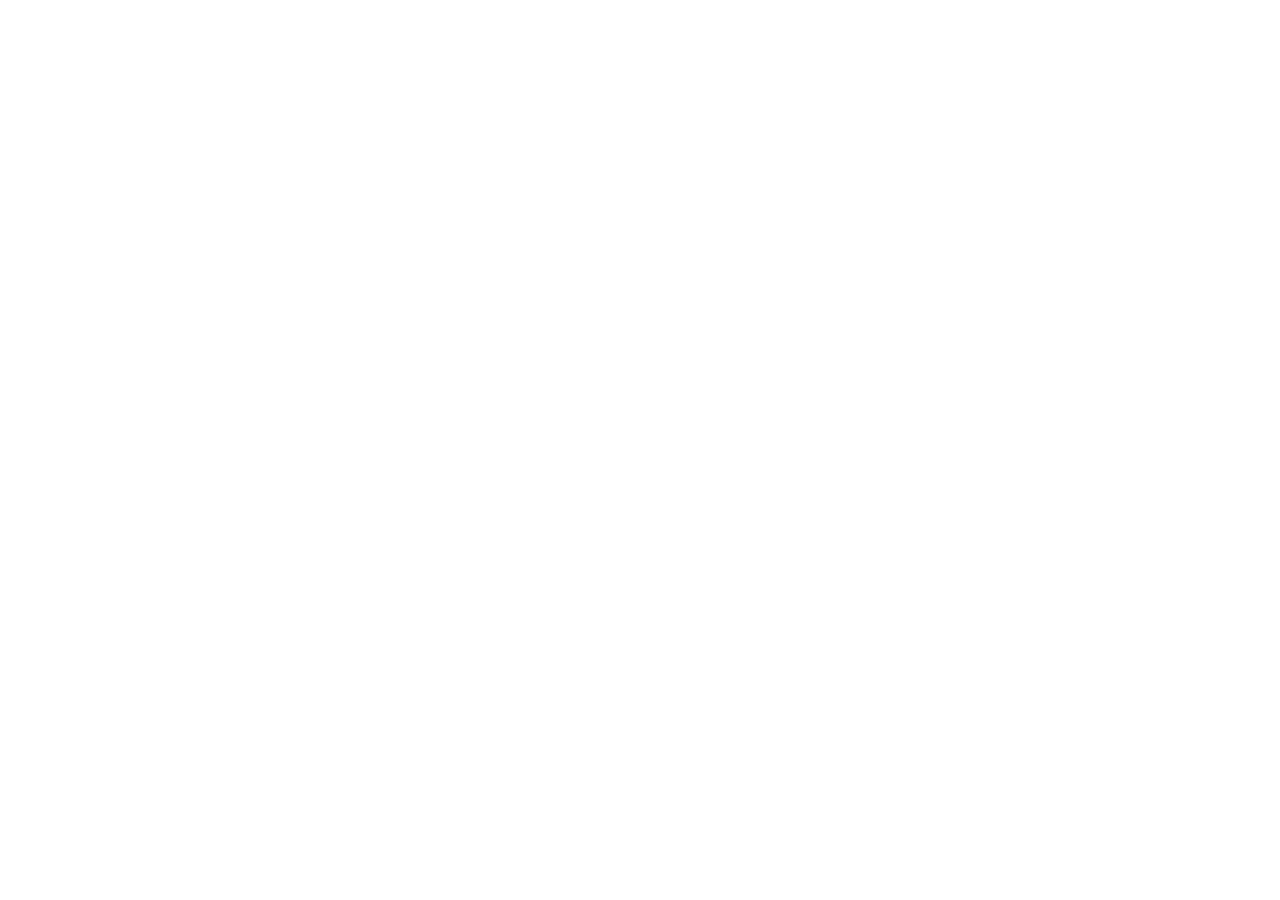
==== schedule.html @ ab8eabe7 "структура главной страницы + цсс" ====
<!DOCTYPE html>
<html lang="en">
<head>
    <meta charset="UTF-8">
    <meta name="viewport" content="width=device-width, initial-scale=1.0">
    <title>Расписание</title>
</head>
<body>
    
</body>
</html>
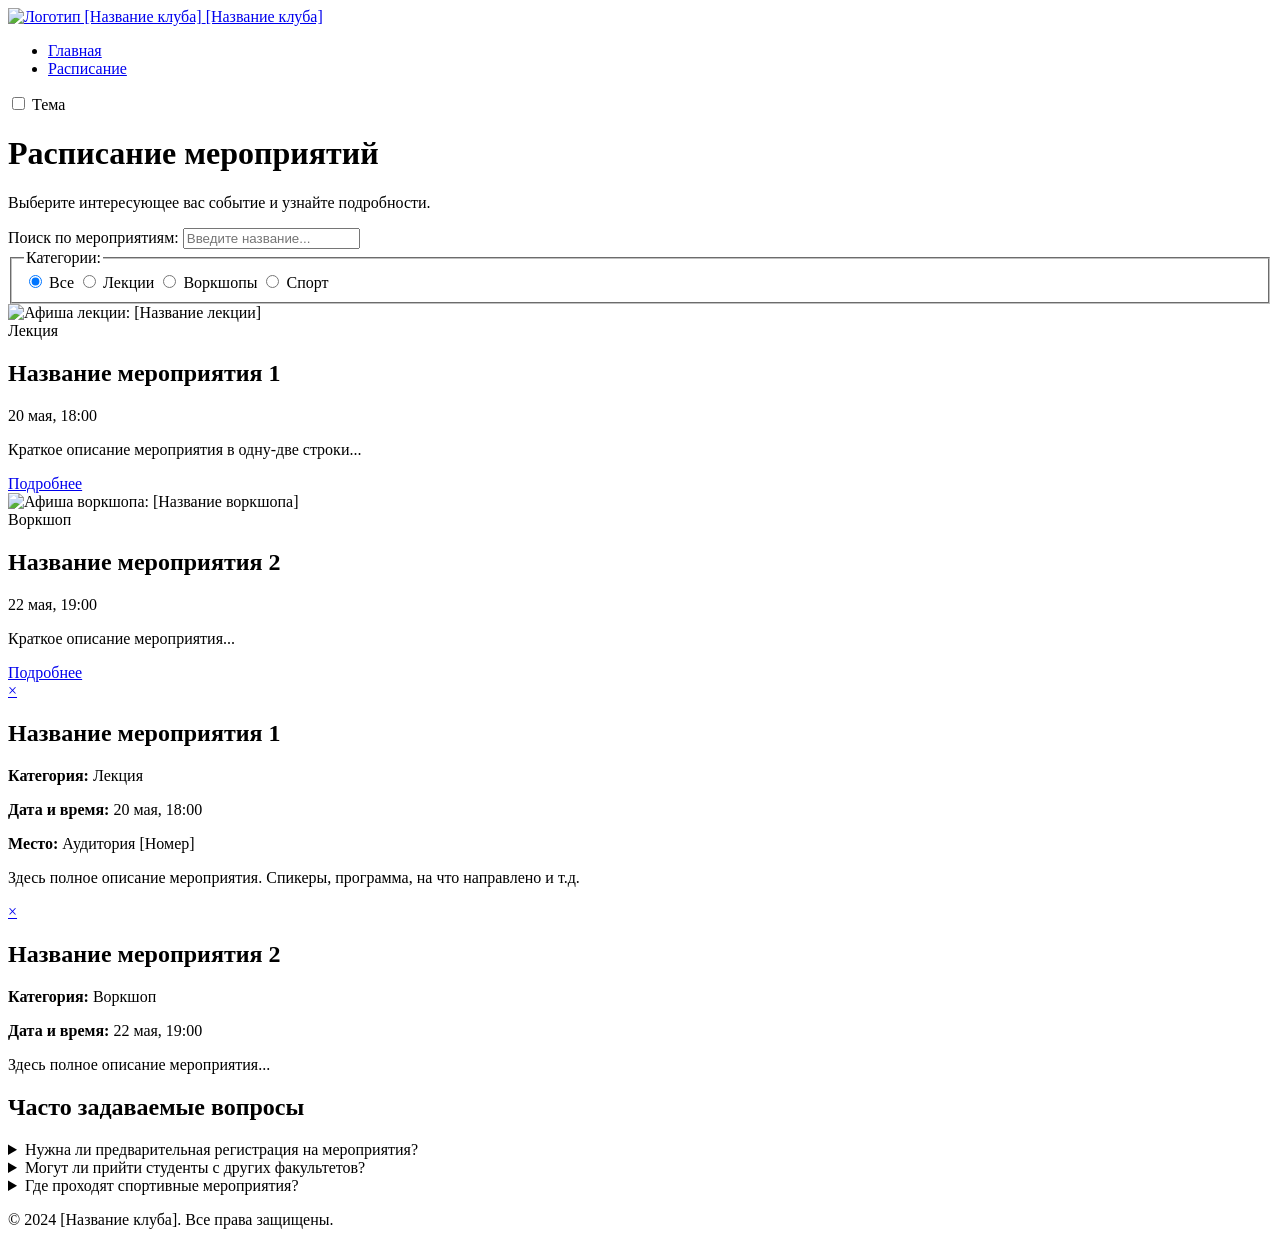
==== commit 475198b3: "коммит первой с сессии" ====
--- a/schedule.html
+++ b/schedule.html
@@ -1,11 +1,159 @@
 <!DOCTYPE html>
-<html lang="en">
+<html lang="ru">
 <head>
     <meta charset="UTF-8">
     <meta name="viewport" content="width=device-width, initial-scale=1.0">
-    <title>Расписание</title>
+    <title>Расписание мероприятий — [Название клуба]</title>
+    <!-- Сюда Участник Б подключит CSS -->
+    <!-- <link rel="stylesheet" href="style.css"> -->
 </head>
 <body>
-    
+
+    <!-- ШАПКА САЙТА -->
+    <header class="site-header">
+        <div class="logo">
+            <a href="index.html" aria-label="На главную страницу">
+                <img src="logo-placeholder.png" alt="Логотип [Название клуба]">
+                <span>[Название клуба]</span>
+            </a>
+        </div>
+
+        <!-- Навигация -->
+        <nav class="main-nav" aria-label="Основная навигация">
+            <ul>
+                <li><a href="index.html">Главная</a></li>
+                <!-- aria-current="page" указывает скринридерам, что мы на этой странице -->
+                <li><a href="schedule.html" aria-current="page">Расписание</a></li>
+            </ul>
+        </nav>
+
+        <!-- Переключатель темы (скрытый чекбокс по ТЗ) -->
+        <div class="theme-switcher">
+            <input type="checkbox" id="theme-toggle" class="visually-hidden">
+            <label for="theme-toggle" aria-label="Переключить светлую/темную тему">
+                <!-- Иконка или текст, стилизуется через CSS -->
+                <span>Тема</span> 
+            </label>
+        </div>
+    </header>
+
+    <!-- ОСНОВНОЙ КОНТЕНТ -->
+    <main>
+        <h1>Расписание мероприятий</h1>
+        <p>Выберите интересующее вас событие и узнайте подробности.</p>
+
+        <!-- БЛОК ФИЛЬТРАЦИИ И ПОИСКА -->
+        <section class="filters-section" aria-label="Фильтрация мероприятий">
+            <!-- Поиск-заглушка (стилизуется только CSS) -->
+            <div class="search-box">
+                <label for="search-input">Поиск по мероприятиям:</label>
+                <input type="search" id="search-input" name="search" placeholder="Введите название...">
+            </div>
+
+            <!-- Фильтр по категориям (скрытые радиокнопки) -->
+            <fieldset class="category-filter">
+                <legend>Категории:</legend>
+                
+                <!-- Радиокнопки должны иметь одинаковый name, чтобы работать как переключатель -->
+                <input type="radio" name="category" id="cat-all" class="visually-hidden" checked>
+                <label for="cat-all">Все</label>
+
+                <input type="radio" name="category" id="cat-lectures" class="visually-hidden">
+                <label for="cat-lectures">Лекции</label>
+
+                <input type="radio" name="category" id="cat-workshops" class="visually-hidden">
+                <label for="cat-workshops">Воркшопы</label>
+
+                <input type="radio" name="category" id="cat-sports" class="visually-hidden">
+                <label for="cat-sports">Спорт</label>
+            </fieldset>
+        </section>
+
+        <!-- СЕТКА КАРТОЧЕК МЕРОПРИЯТИЙ -->
+        <section class="events-grid" aria-label="Список мероприятий">
+            
+            <!-- КАРТОЧКА 1 (Пример. Сделай минимум 6 таких) -->
+            <article class="event-card" data-category="lectures">
+                <img src="event1.jpg" alt="Афиша лекции: [Название лекции]">
+                <div class="card-content">
+                    <span class="category-badge">Лекция</span>
+                    <h2>Название мероприятия 1</h2>
+                    <p class="event-date"><time datetime="2024-05-20T18:00">20 мая, 18:00</time></p>
+                    <p>Краткое описание мероприятия в одну-две строки...</p>
+                    <!-- Кнопка открытия модального окна через :target -->
+                    <a href="#modal-event-1" class="btn-details">Подробнее</a>
+                </div>
+            </article>
+
+            <!-- КАРТОЧКА 2 -->
+            <article class="event-card" data-category="workshops">
+                <img src="event2.jpg" alt="Афиша воркшопа: [Название воркшопа]">
+                <div class="card-content">
+                    <span class="category-badge">Воркшоп</span>
+                    <h2>Название мероприятия 2</h2>
+                    <p class="event-date"><time datetime="2024-05-22T19:00">22 мая, 19:00</time></p>
+                    <p>Краткое описание мероприятия...</p>
+                    <a href="#modal-event-2" class="btn-details">Подробнее</a>
+                </div>
+            </article>
+
+            <!-- Добавь карточки 3, 4, 5, 6... -->
+            <!-- Не забудь менять data-category="lectures / workshops / sports" -->
+            
+        </section>
+
+        <!-- МОДАЛЬНЫЕ ОКНА (Открываются через :target) -->
+        <!-- Они лежат вне сетки, чтобы не ломать верстку -->
+        
+        <div id="modal-event-1" class="modal">
+            <div class="modal-content" role="dialog" aria-labelledby="modal-title-1">
+                <!-- Закрытие модалки (ссылка на пустой якорь или #) -->
+                <a href="#" class="modal-close" aria-label="Закрыть окно">&times;</a>
+                <h2 id="modal-title-1">Название мероприятия 1</h2>
+                <p><strong>Категория:</strong> Лекция</p>
+                <p><strong>Дата и время:</strong> 20 мая, 18:00</p>
+                <p><strong>Место:</strong> Аудитория [Номер]</p>
+                <p>Здесь полное описание мероприятия. Спикеры, программа, на что направлено и т.д.</p>
+            </div>
+        </div>
+
+        <div id="modal-event-2" class="modal">
+            <div class="modal-content" role="dialog" aria-labelledby="modal-title-2">
+                <a href="#" class="modal-close" aria-label="Закрыть окно">&times;</a>
+                <h2 id="modal-title-2">Название мероприятия 2</h2>
+                <p><strong>Категория:</strong> Воркшоп</p>
+                <p><strong>Дата и время:</strong> 22 мая, 19:00</p>
+                <p>Здесь полное описание мероприятия...</p>
+            </div>
+        </div>
+
+        <!-- БЛОК FAQ (Аккордеон на details/summary) -->
+        <section class="faq-section" aria-label="Часто задаваемые вопросы">
+            <h2>Часто задаваемые вопросы</h2>
+            
+            <details>
+                <summary>Нужна ли предварительная регистрация на мероприятия?</summary>
+                <p>Да, регистрация обязательна. Ссылка на форму регистрации приходит после нажатия кнопки "Подробнее" на карточке мероприятия.</p>
+            </details>
+
+            <details>
+                <summary>Могут ли прийти студенты с других факультетов?</summary>
+                <p>Конечно! Мы рады всем студентам нашего университета.</p>
+            </details>
+
+            <details>
+                <summary>Где проходят спортивные мероприятия?</summary>
+                <p>Спортивные секции проходят в главном спортзале университета (Корпус В).</p>
+            </details>
+        </section>
+
+    </main>
+
+    <!-- ПОДВАЛ -->
+    <footer class="site-footer">
+        <p>&copy; 2024 [Название клуба]. Все права защищены.</p>
+        <!-- Ссылки на соцсети и т.д. -->
+    </footer>
+
 </body>
 </html>
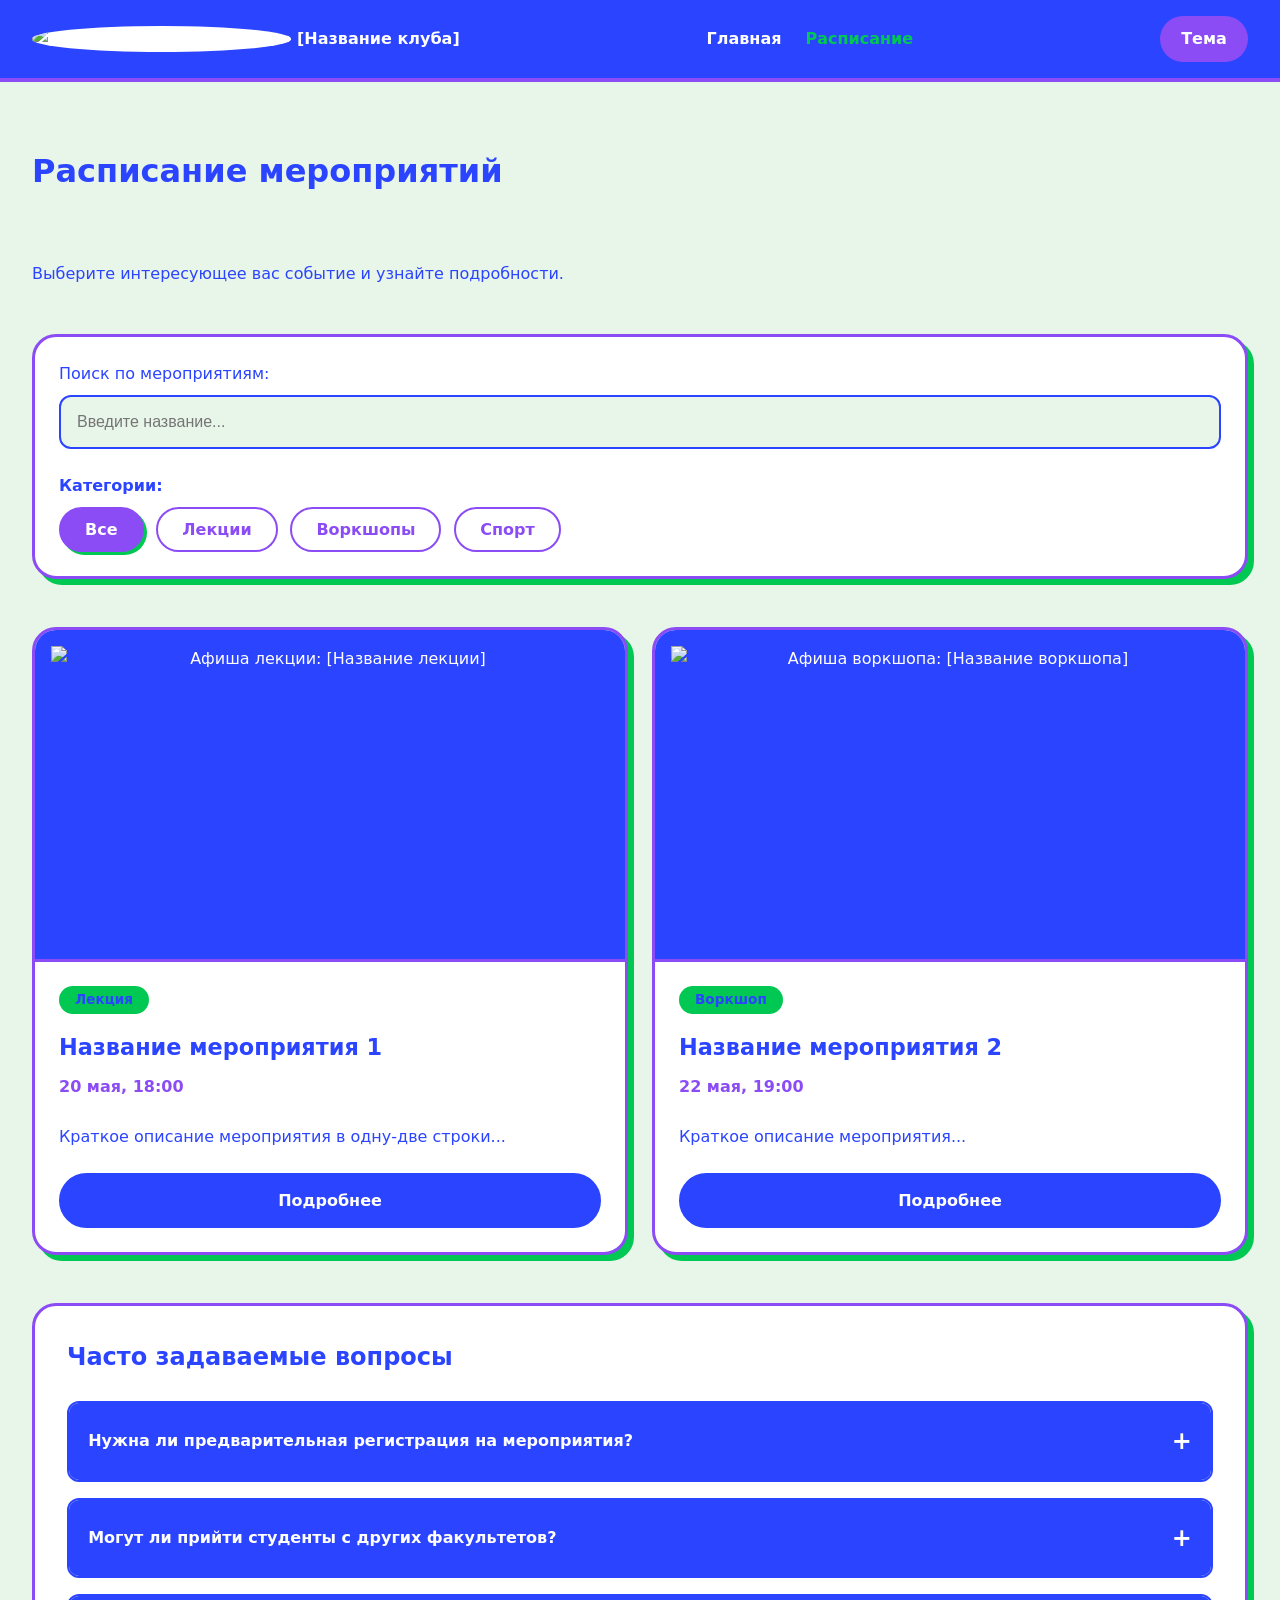
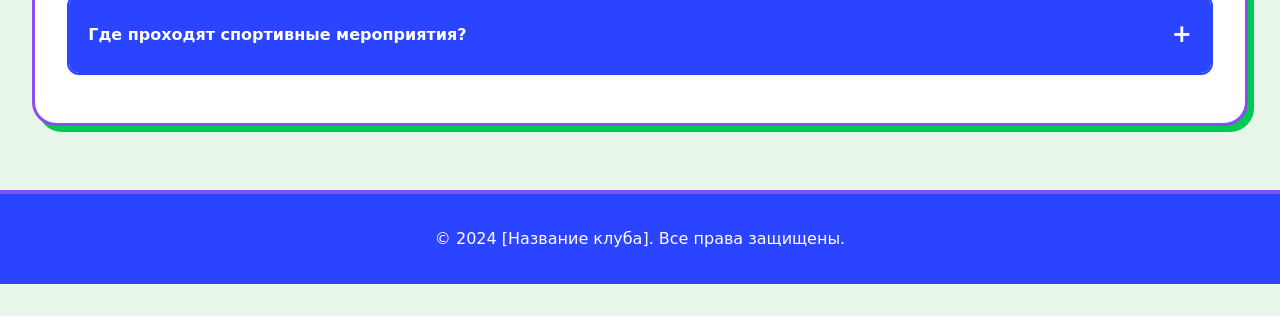
==== commit 8fb8c7fc: "+- готово" ====
--- a/schedule.html
+++ b/schedule.html
@@ -5,7 +5,7 @@
     <meta name="viewport" content="width=device-width, initial-scale=1.0">
     <title>Расписание мероприятий — [Название клуба]</title>
     <!-- Сюда Участник Б подключит CSS -->
-    <!-- <link rel="stylesheet" href="style.css"> -->
+    <link rel="stylesheet" href="css/schedule.css">
 </head>
 <body>
 
--- a/css/schedule.css
+++ b/css/schedule.css
@@ -0,0 +1,492 @@
+:root {
+    --color-green: #00C853;
+    --color-purple: #8B4CF5;
+    --color-blue: #2B44FF;
+    --color-white: #FFFFFF;
+
+    --bg-main: #E8F5E9;
+    --bg-card: var(--color-white);
+    
+    --text-main: var(--color-blue);
+    --text-inverse: var(--color-white);
+    
+    --border-color: var(--color-purple);
+    --shadow-color: var(--color-green);
+    
+    --btn-bg: var(--color-blue);
+    --btn-text: var(--color-white);
+    --btn-hover: var(--color-purple);
+}
+
+body:has(#theme-toggle:checked) {
+    --bg-main: var(--color-blue);
+    --bg-card: var(--color-purple);
+    
+    --text-main: var(--color-white);
+    --text-inverse: var(--color-blue);
+    
+    --border-color: var(--color-green);
+    --shadow-color: var(--color-white);
+    
+    --btn-bg: var(--color-green);
+    --btn-text: var(--color-blue);
+    --btn-hover: var(--color-white);
+}
+
+* {
+    box-sizing: border-box;
+    margin: 0;
+    padding: 0;
+}
+
+body {
+    font-family: system-ui, -apple-system, sans-serif;
+    background-color: var(--bg-main);
+    color: var(--text-main);
+    line-height: 1.6;
+    transition: background-color 0.3s ease, color 0.3s ease;
+    padding-bottom: 2rem;
+}
+
+.visually-hidden {
+    position: absolute;
+    width: 1px;
+    height: 1px;
+    margin: -1px;
+    padding: 0;
+    overflow: hidden;
+    clip: rect(0, 0, 0, 0);
+    border: 0;
+}
+
+.site-header {
+    display: flex;
+    flex-wrap: wrap;
+    justify-content: space-between;
+    align-items: center;
+    padding: 1rem 2rem;
+    background-color: var(--color-blue);
+    color: var(--color-white);
+    border-bottom: 4px solid var(--color-purple);
+    gap: 1rem;
+}
+
+.logo a, .main-nav a {
+    color: var(--color-white);
+    text-decoration: none;
+    font-weight: 700;
+    transition: color 0.3s ease;
+}
+
+.logo {
+    display: flex;
+    align-items: center;
+    gap: 0.5rem;
+}
+
+.logo img {
+    width: 40px;
+    height: 40px;
+    background-color: var(--color-white);
+    border-radius: 50%;
+}
+
+.main-nav ul {
+    display: flex;
+    gap: 1.5rem;
+    list-style: none;
+}
+
+.main-nav a:hover,
+.main-nav a[aria-current="page"] {
+    color: var(--color-green);
+}
+
+.theme-switcher label {
+    background-color: var(--color-purple);
+    color: var(--color-white);
+    padding: 0.5rem 1.2rem;
+    border-radius: 50px;
+    cursor: pointer;
+    font-weight: bold;
+    display: inline-block;
+    border: 2px solid transparent;
+    transition: background-color 0.3s ease;
+}
+
+.theme-switcher label:hover {
+    background-color: var(--color-green);
+    color: var(--color-blue);
+}
+
+.theme-switcher input:focus-visible + label {
+    outline: 3px solid var(--color-green);
+    outline-offset: 3px;
+}
+
+main {
+    max-width: 1440px;
+    margin: 0 auto;
+    padding: 2rem 1rem;
+    display: flex;
+    flex-direction: column;
+    gap: 2rem;
+}
+
+h1, h2 {
+    color: var(--text-main);
+    margin-bottom: 1rem;
+}
+
+.filters-section {
+    background-color: var(--bg-card);
+    padding: 1.5rem;
+    border: 3px solid var(--border-color);
+    border-radius: 24px;
+    box-shadow: 6px 6px 0px 0px var(--shadow-color);
+    display: flex;
+    flex-direction: column;
+    gap: 1.5rem;
+}
+
+.search-box {
+    display: flex;
+    flex-direction: column;
+    gap: 0.5rem;
+}
+
+.search-box input {
+    padding: 1rem;
+    font-size: 1rem;
+    border: 2px solid var(--color-blue);
+    border-radius: 12px;
+    background-color: var(--bg-main);
+    color: var(--text-main);
+    outline: none;
+    transition: border-color 0.3s ease;
+}
+
+.search-box input:focus {
+    border-color: var(--color-purple);
+}
+
+.category-filter {
+    border: none;
+    display: flex;
+    flex-wrap: wrap;
+    gap: 0.8rem;
+    align-items: center;
+}
+
+.category-filter legend {
+    font-weight: bold;
+    width: 100%;
+    margin-bottom: 0.5rem;
+}
+
+.category-filter label {
+    padding: 0.5rem 1.5rem;
+    border: 2px solid var(--color-purple);
+    border-radius: 50px;
+    cursor: pointer;
+    font-weight: bold;
+    color: var(--color-purple);
+    transition: all 0.3s ease;
+    background-color: var(--bg-card);
+}
+
+.category-filter label:hover {
+    background-color: rgba(139, 76, 245, 0.1);
+}
+
+.category-filter input[type="radio"]:focus-visible + label {
+    outline: 3px solid var(--color-green);
+    outline-offset: 3px;
+}
+
+.category-filter input[type="radio"]:checked + label {
+    background-color: var(--color-purple);
+    color: var(--color-white);
+    box-shadow: 3px 3px 0px 0px var(--color-green);
+}
+
+main:has(#cat-lectures:checked) .event-card[data-category="workshops"],
+main:has(#cat-lectures:checked) .event-card[data-category="sports"] {
+    display: none;
+}
+
+main:has(#cat-workshops:checked) .event-card[data-category="lectures"],
+main:has(#cat-workshops:checked) .event-card[data-category="sports"] {
+    display: none;
+}
+
+main:has(#cat-sports:checked) .event-card[data-category="lectures"],
+main:has(#cat-sports:checked) .event-card[data-category="workshops"] {
+    display: none;
+}
+
+.events-grid {
+    display: grid;
+    grid-template-columns: 1fr;
+    gap: 1.5rem;
+}
+
+.event-card {
+    background-color: var(--bg-card);
+    border: 3px solid var(--border-color);
+    border-radius: 24px;
+    overflow: hidden;
+    box-shadow: 6px 6px 0px 0px var(--shadow-color);
+    display: flex;
+    flex-direction: column;
+    transition: transform 0.3s ease;
+}
+
+.event-card:hover {
+    transform: translateY(-5px);
+}
+
+.event-card img {
+    width: 100%;
+    aspect-ratio: 16 / 9;
+    object-fit: cover;
+    background-color: var(--color-blue);
+    border-bottom: 3px solid var(--border-color);
+    color: var(--color-white);
+    display: flex;
+    align-items: center;
+    justify-content: center;
+    text-align: center;
+    padding: 1rem;
+}
+
+.card-content {
+    padding: 1.5rem;
+    display: flex;
+    flex-direction: column;
+    flex-grow: 1;
+}
+
+.category-badge {
+    background-color: var(--color-green);
+    color: var(--color-blue);
+    padding: 0.2rem 1rem;
+    border-radius: 50px;
+    font-size: 0.85rem;
+    font-weight: bold;
+    align-self: flex-start;
+    margin-bottom: 1rem;
+}
+
+.event-card h2 {
+    font-size: 1.4rem;
+    margin-bottom: 0.5rem;
+}
+
+.event-date {
+    font-weight: bold;
+    color: var(--color-purple);
+    margin-bottom: 1rem;
+}
+
+.event-card p {
+    margin-bottom: 1.5rem;
+    flex-grow: 1;
+}
+
+.btn-details {
+    display: inline-block;
+    text-align: center;
+    padding: 0.8rem 1.5rem;
+    background-color: var(--btn-bg);
+    color: var(--btn-text);
+    text-decoration: none;
+    font-weight: bold;
+    border-radius: 50px;
+    transition: background-color 0.3s ease;
+    border: 2px solid var(--btn-bg);
+}
+
+.btn-details:hover {
+    background-color: var(--btn-hover);
+    border-color: var(--btn-hover);
+    color: var(--color-white);
+}
+
+.btn-details:focus-visible {
+    outline: 3px solid var(--color-green);
+    outline-offset: 3px;
+}
+
+.modal {
+    position: fixed;
+    top: 0; left: 0;
+    width: 100%; height: 100%;
+    background-color: rgba(43, 68, 255, 0.8);
+    display: flex;
+    justify-content: center;
+    align-items: center;
+    opacity: 0;
+    visibility: hidden;
+    transition: opacity 0.3s ease, visibility 0.3s ease;
+    z-index: 1000;
+    padding: 1rem;
+}
+
+.modal:target {
+    opacity: 1;
+    visibility: visible;
+}
+
+.modal-content {
+    background-color: var(--bg-card);
+    padding: 2rem;
+    border: 4px solid var(--border-color);
+    border-radius: 24px;
+    box-shadow: 8px 8px 0px 0px var(--shadow-color);
+    max-width: 600px;
+    width: 100%;
+    position: relative;
+    color: var(--text-main);
+}
+
+.modal-close {
+    position: absolute;
+    top: 1rem;
+    right: 1.5rem;
+    font-size: 2rem;
+    color: var(--text-main);
+    text-decoration: none;
+    font-weight: bold;
+    line-height: 1;
+}
+
+.modal-close:hover {
+    color: var(--color-green);
+}
+
+.modal-close:focus-visible {
+    outline: 3px solid var(--color-green);
+    outline-offset: 2px;
+}
+
+.modal-content h2 {
+    color: var(--text-main);
+    margin-bottom: 1rem;
+    padding-right: 2rem;
+}
+
+.faq-section {
+    background-color: var(--bg-card);
+    padding: 2rem;
+    border: 3px solid var(--border-color);
+    border-radius: 24px;
+    box-shadow: 6px 6px 0px 0px var(--shadow-color);
+}
+
+.faq-section h2 {
+    margin-bottom: 1.5rem;
+}
+
+.faq-section details {
+    background-color: var(--bg-main);
+    border: 2px solid var(--color-blue);
+    border-radius: 12px;
+    margin-bottom: 1rem;
+    overflow: hidden;
+}
+
+.faq-section summary {
+    padding: 1.2rem;
+    font-weight: 700;
+    color: var(--color-white);
+    background-color: var(--color-blue);
+    cursor: pointer;
+    list-style: none; 
+    display: flex;
+    justify-content: space-between;
+    align-items: center;
+    transition: background-color 0.3s ease;
+}
+
+.faq-section summary::-webkit-details-marker {
+    display: none;
+}
+
+.faq-section summary::after {
+    content: "+";
+    font-size: 1.5rem;
+}
+
+.faq-section details[open] summary::after {
+    content: "−";
+}
+
+.faq-section summary:hover {
+    background-color: var(--color-purple);
+}
+
+.faq-section summary:focus-visible {
+    outline: 3px solid var(--color-green);
+    outline-offset: -3px;
+}
+
+.faq-section details p {
+    padding: 1.5rem;
+    border-top: 2px solid var(--color-blue);
+    color: var(--text-main);
+}
+
+.site-footer {
+    text-align: center;
+    padding: 2rem;
+    background-color: var(--color-blue);
+    color: var(--color-white);
+    border-top: 4px solid var(--color-purple);
+}
+
+@media (min-width: 768px) {
+    main {
+        padding: 4rem 2rem;
+        gap: 3rem;
+    }
+}
+
+    .events-grid {
+        grid-template-columns: repeat(2, 1fr);
+    
+    .filters-section {
+        flex-direction: row;
+        justify-content: space-between;
+        align-items: flex-end;
+    }
+
+    .search-box {
+        flex-grow: 1;
+        max-width: 400px;
+    }
+
+    .category-filter {
+        flex-grow: 1;
+        justify-content: flex-end;
+    }
+    
+    .category-filter legend {
+        width: auto;
+        margin-right: 1rem;
+        margin-bottom: 0;
+    }
+}
+
+@media (min-width: 1440px) {
+    main {
+        padding: 5rem 4rem;
+    }
+
+    .events-grid {
+        grid-template-columns: repeat(3, 1fr);
+        gap: 2.5rem;
+    }
+    
+    h1 { font-size: 2.8rem; }
+}
